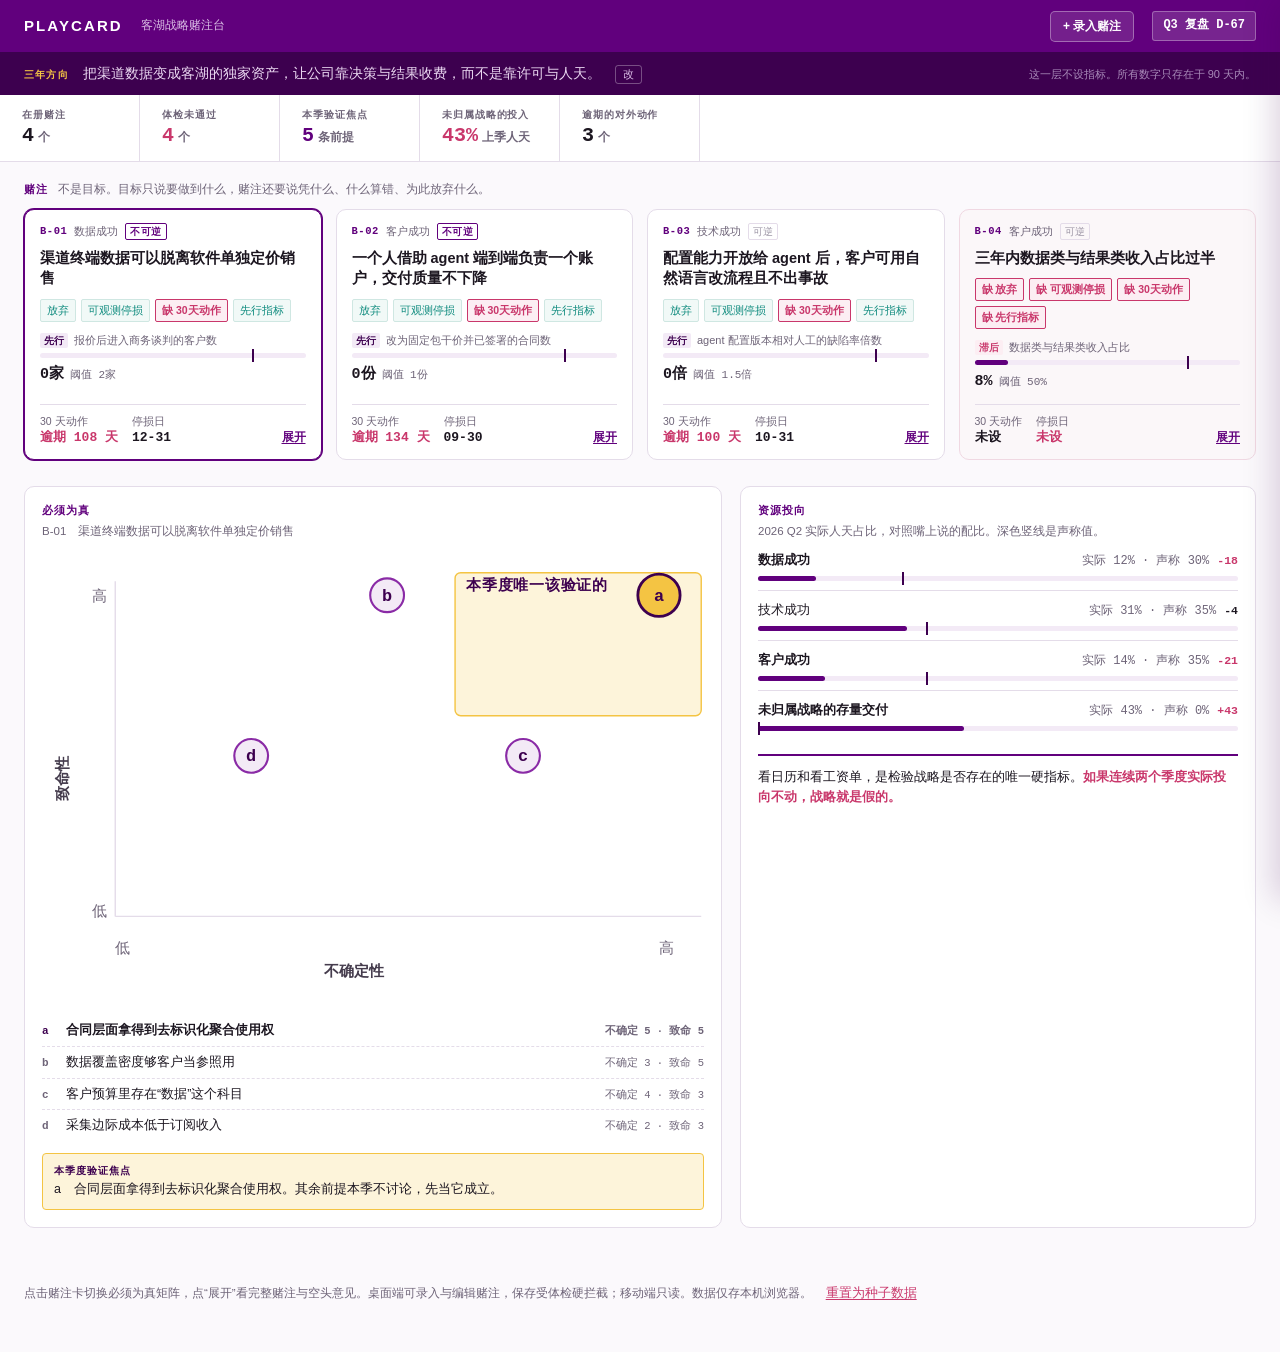
==== index.html @ e642134c "feat: PlayCARD 客湖战略赌注台 v2 网站应用 - 赌注台：三引擎赌注卡 + 体检四项 chip（未通过亮红）+ 判据读数 + 停损/30天动作倒计时 - 必须为真矩阵：不确定性 x 致" ====
<!DOCTYPE html>
<html lang="zh-CN">
<head>
<meta charset="utf-8">
<meta name="viewport" content="width=device-width, initial-scale=1">
<meta name="description" content="PlayCARD 客湖战略赌注台：逼迫诚实的战略工作台。赌注、体检、必须为真矩阵、资源投向对照。">
<title>PlayCARD 客湖战略赌注台</title>
<link rel="stylesheet" href="css/style.css">
</head>
<body>

<header class="topbar">
  <span class="mark">PlayCARD</span>
  <span class="sub">客湖战略赌注台</span>
  <span class="sp"></span>
  <button class="btn ghost onlydesktop" id="add-bet">+ 录入赌注</button>
  <span class="cd" id="cd"></span>
</header>

<div class="northstar">
  <b>三年方向</b>
  <span id="ns-text">这一层不设指标。所有数字只存在于 90 天内。</span>
  <button class="ns-edit onlydesktop" id="ns-edit" aria-label="编辑三年方向">改</button>
  <small>这一层不设指标。所有数字只存在于 90 天内。</small>
</div>

<div class="strip" id="strip"></div>

<main>
  <div class="secttl"><h2>赌注</h2><p>不是目标。目标只说要做到什么，赌注还要说凭什么、什么算错、为此放弃什么。</p></div>
  <div class="bets" id="bets"></div>

  <div class="panels">
    <section class="panel">
      <h3>必须为真</h3>
      <p class="lede" id="mxlede"></p>
      <svg class="mx" id="mx" viewBox="0 0 470 320" role="img" aria-label="必须为真条件按不确定性与致命性分布"></svg>
      <ul class="mxlegend" id="mxlegend"></ul>
      <div class="focusline" id="focusline"></div>
    </section>

    <section class="panel">
      <div class="phead">
        <div>
          <h3>资源投向</h3>
          <p class="lede" id="alloclede">上季度实际人天占比，对照嘴上说的配比。深色竖线是声称值。</p>
        </div>
        <button class="btn ghost onlydesktop" id="edit-alloc">编辑配比</button>
      </div>
      <ul class="alloc" id="alloc"></ul>
      <p class="verdictline">看日历和看工资单，是检验战略是否存在的唯一硬指标。<b>如果连续两个季度实际投向不动，战略就是假的。</b></p>
    </section>
  </div>
</main>

<p class="foot">点击赌注卡切换必须为真矩阵，点“展开”看完整赌注与空头意见。桌面端可录入与编辑赌注，保存受体检硬拦截；移动端只读。数据仅存本机浏览器。<button class="reset onlydesktop" id="reset-seed">重置为种子数据</button></p>

<div class="scrim" id="scrim"></div>
<aside class="drawer" id="drawer" aria-hidden="true">
  <div class="dhead">
    <button class="dclose" id="dclose" aria-label="关闭">×</button>
    <span class="code" id="d-code"></span>
    <h2 id="d-claim"></h2>
  </div>
  <div class="dbody" id="d-body"></div>
</aside>

<!-- 编辑器 modal -->
<div class="modal" id="modal" hidden>
  <div class="modal-card" role="dialog" aria-modal="true" aria-labelledby="me-title">
    <div class="modal-head">
      <h2 id="me-title">录入赌注</h2>
      <button class="dclose" id="me-close" aria-label="关闭">×</button>
    </div>
    <div class="modal-body" id="me-body"></div>
  </div>
</div>

<script src="js/data.js"></script>
<script src="js/app.js"></script>
<script src="js/editor.js"></script>
</body>
</html>
---- css/style.css ----
/* ============================================================
   PlayCARD v2 · 客湖战略赌注台
   设计系统见开发指引 v2 第 8 节。金色只属于"本季度验证焦点"。
   ============================================================ */
:root{
  --kehu-purple:#61007D; --kehu-purple-deep:#3D004F; --kehu-purple-mid:#8A2BA6;
  --kehu-purple-tint:#F3EAF6; --kehu-gold:#F4C443; --kehu-gold-tint:#FDF4DA;
  --ink:#1C1620; --ink-soft:#453C4D; --muted:#6E6478;
  --line:#E4DCE9; --paper:#FBF9FC; --surface:#FFFFFF;
  --alert:#C9376B; --warn:#E07A3C; --ok:#0F8B7E; --dim:#9A93A3;
  --font-ui:"Segoe UI","Microsoft YaHei","微软雅黑",sans-serif;
  --font-data:"Consolas","SFMono-Regular","Menlo",monospace;
  --r:10px;
}
*{box-sizing:border-box}
html,body{margin:0;padding:0}
body{font-family:var(--font-ui);background:var(--paper);color:var(--ink);font-size:13px;line-height:1.6;-webkit-font-smoothing:antialiased}
button{font-family:inherit;cursor:pointer;border:none;background:none;color:inherit}
:focus-visible{outline:2px solid var(--kehu-purple-mid);outline-offset:2px}
[hidden]{display:none!important}

/* ---------- 顶栏 ---------- */
.topbar{background:var(--kehu-purple);color:#fff;padding:0 24px;height:52px;display:flex;align-items:center;gap:18px;position:sticky;top:0;z-index:40}
.mark{font-size:15px;font-weight:700;letter-spacing:.14em;text-transform:uppercase}
.sub{font-size:12px;color:#D9BCE4}
.topbar .sp{flex:1}
.cd{font-family:var(--font-data);font-size:12px;font-weight:600;background:rgba(255,255,255,.14);border:1px solid rgba(255,255,255,.3);padding:4px 10px;border-radius:3px;white-space:nowrap}

/* 按钮 */
.btn{display:inline-flex;align-items:center;gap:5px;background:var(--kehu-purple-mid);color:#fff;font-size:12px;font-weight:600;padding:6px 12px;border-radius:5px;transition:background .15s}
.btn:hover{background:var(--kehu-purple)}
.btn.ghost{background:rgba(255,255,255,.12);border:1px solid rgba(255,255,255,.34);color:#fff}
.btn.ghost:hover{background:rgba(255,255,255,.22)}
.btn.ghost.purple{background:var(--kehu-purple-tint);border:1px solid var(--kehu-purple-mid);color:var(--kehu-purple-deep)}
.btn.ghost.purple:hover{background:#EADFF1}
.btn.danger{background:#fff;border:1px solid var(--alert);color:var(--alert)}
.btn.danger:hover{background:#FCEEF3}
.btn.small{padding:3px 9px;font-size:11px;border-radius:4px}

/* ---------- 三年方向 ---------- */
.northstar{background:var(--kehu-purple-deep);color:#EBD8F2;padding:11px 24px;display:flex;align-items:baseline;gap:14px}
.northstar b{font-size:10px;letter-spacing:.12em;text-transform:uppercase;color:var(--kehu-gold);flex:none}
.northstar span{font-size:14px;line-height:1.5}
.northstar small{font-size:11px;color:#A889B8;flex:none;margin-left:auto;white-space:nowrap}
.ns-edit{flex:none;font-size:11px;color:#D9BCE4;border:1px solid rgba(255,255,255,.3);padding:1px 7px;border-radius:3px}
.ns-edit:hover{background:rgba(255,255,255,.14);color:#fff}

/* ---------- 统计条 ---------- */
.strip{display:flex;background:var(--surface);border-bottom:1px solid var(--line);overflow-x:auto}
.stat{padding:12px 22px;border-right:1px solid var(--line);min-width:140px;flex:none}
.stat .k{font-size:10px;letter-spacing:.09em;text-transform:uppercase;color:var(--muted);font-weight:600}
.stat .v{font-family:var(--font-data);font-size:20px;font-weight:600;line-height:1.3}
.stat .v em{font-style:normal;font-size:11.5px;color:var(--muted);margin-left:4px;font-family:var(--font-ui)}
.stat.bad .v{color:var(--alert)}
.stat.focus .v{color:var(--kehu-purple)}

main{padding:18px 24px 30px}
.secttl{display:flex;align-items:baseline;gap:10px;margin:0 0 10px}
.secttl h2{font-size:11px;letter-spacing:.1em;text-transform:uppercase;color:var(--kehu-purple);font-weight:700;margin:0}
.secttl p{margin:0;font-size:11.5px;color:var(--muted)}

/* ---------- 赌注卡 ---------- */
.bets{display:grid;grid-template-columns:repeat(auto-fit,minmax(288px,1fr));gap:14px;margin-bottom:26px}
.bet{background:var(--surface);border:1px solid var(--line);border-radius:var(--r);padding:13px 15px 12px;text-align:left;display:flex;flex-direction:column;transition:box-shadow .16s,border-color .16s}
.bet:hover{box-shadow:0 3px 14px rgba(61,0,79,.12)}
.bet.sel{border-color:var(--kehu-purple);box-shadow:0 0 0 1px var(--kehu-purple)}
.bet.dead{background:#FBF7F9;border-color:#F0D8E2}
.bhead{display:flex;align-items:center;gap:7px;margin-bottom:7px}
.code{font-family:var(--font-data);font-size:10.5px;font-weight:700;letter-spacing:.05em;color:var(--kehu-purple)}
.eng{font-size:10.5px;color:var(--muted)}
.irr{font-size:9.5px;font-weight:700;letter-spacing:.05em;border:1px solid var(--kehu-purple);color:var(--kehu-purple);padding:0 4px;border-radius:2px}
.rev{font-size:9.5px;color:var(--dim);border:1px solid var(--line);padding:0 4px;border-radius:2px}
.editbtn{margin-left:auto;font-size:10.5px;color:var(--muted);border:1px solid var(--line);padding:1px 6px;border-radius:3px;opacity:0;transition:opacity .15s}
.bet:hover .editbtn,.editbtn:focus-visible{opacity:1}
.editbtn:hover{color:var(--kehu-purple);border-color:var(--kehu-purple-mid)}
.claim{font-size:14.5px;font-weight:600;line-height:1.42;margin:0 0 10px}

.checks{display:flex;flex-wrap:wrap;gap:5px;margin-bottom:10px}
.chk{font-size:10.5px;padding:2px 6px;border-radius:2px;border:1px solid var(--line);color:var(--muted);background:#fff}
.chk.pass{border-color:#CFE7E2;color:var(--ok);background:#F1F9F7}
.chk.fail{border-color:var(--alert);color:var(--alert);background:#FCEEF3;font-weight:600}

.crit{margin-bottom:10px}
.crit .m{font-size:11px;color:var(--muted);margin-bottom:4px;display:flex;gap:6px;align-items:baseline}
.kind{font-size:9.5px;font-weight:700;padding:0 4px;border-radius:2px;flex:none}
.kind.leading{background:var(--kehu-purple-tint);color:var(--kehu-purple-deep)}
.kind.lagging{background:#FCEEF3;color:var(--alert)}
.track{position:relative;height:5px;background:var(--kehu-purple-tint);border-radius:3px}
.fill{position:absolute;left:0;top:0;bottom:0;background:var(--kehu-purple);border-radius:3px}
.mark2{position:absolute;top:-4px;bottom:-4px;width:2px;background:var(--kehu-purple-deep)}
.read{font-family:var(--font-data);font-size:15px;font-weight:600;margin-top:5px}
.read span{font-size:11px;color:var(--muted);font-weight:400;margin-left:6px}

.clocks{display:flex;gap:14px;padding-top:9px;border-top:1px solid var(--line);margin-top:auto;align-items:flex-end}
.clock{font-size:11px;line-height:1.35}
.clock b{display:block;font-family:var(--font-data);font-size:13px;font-weight:600}
.clock.over b{color:var(--alert)}
.clock em{font-style:normal;color:var(--muted);font-size:10.5px}
.more{margin-left:auto;font-size:11.5px;color:var(--kehu-purple);font-weight:600;text-decoration:underline;text-underline-offset:2px;padding:2px 0}

/* ---------- 双栏面板 ---------- */
.panels{display:grid;grid-template-columns:1.15fr .85fr;gap:18px}
.panel{background:var(--surface);border:1px solid var(--line);border-radius:var(--r);padding:15px 17px 17px}
.panel h3{font-size:11px;letter-spacing:.1em;text-transform:uppercase;color:var(--kehu-purple);font-weight:700;margin:0 0 3px}
.panel .lede{font-size:11.5px;color:var(--muted);margin:0 0 12px}
.phead{display:flex;align-items:flex-start;gap:10px}
.phead .lede{margin-bottom:0}
.phead .btn{margin-left:auto;flex:none}

.mx{width:100%;height:auto;display:block}
.mxlegend{list-style:none;margin:12px 0 0;padding:0}
.mxlegend li{display:flex;gap:8px;align-items:baseline;padding:5px 0;border-bottom:1px dashed var(--line);font-size:12.5px}
.mxlegend li:last-child{border-bottom:none}
.mxlegend .tag{font-family:var(--font-data);font-size:11px;font-weight:700;width:16px;flex:none;color:var(--muted)}
.mxlegend li.hot .tag{color:var(--kehu-purple-deep)}
.mxlegend li.hot{font-weight:600}
.mxlegend .sc{margin-left:auto;font-family:var(--font-data);font-size:10.5px;color:var(--muted);flex:none}
.focusline{margin-top:12px;background:var(--kehu-gold-tint);border:1px solid var(--kehu-gold);border-radius:4px;padding:9px 11px;font-size:12.5px;line-height:1.55}
.focusline b{display:block;font-size:10px;letter-spacing:.1em;text-transform:uppercase;color:var(--kehu-purple-deep);margin-bottom:2px}

.alloc{list-style:none;margin:0;padding:0}
.alloc li{padding:9px 0;border-bottom:1px solid var(--line)}
.alloc li:last-child{border-bottom:none}
.arow{display:flex;align-items:baseline;gap:8px;margin-bottom:5px;font-size:12.5px}
.arow .num{margin-left:auto;font-family:var(--font-data);font-size:12px;color:var(--muted)}
.arow .gap{font-family:var(--font-data);font-size:11.5px;font-weight:600;flex:none}
.alloc li.off .gap{color:var(--alert)}
.alloc li.off .arow>span:first-child{font-weight:600}
.verdictline{margin-top:14px;padding-top:12px;border-top:2px solid var(--kehu-purple);font-size:12.5px;line-height:1.55}
.verdictline b{color:var(--alert)}

/* ---------- 详情抽屉 ---------- */
.scrim{position:fixed;inset:0;background:rgba(28,22,32,.42);opacity:0;pointer-events:none;transition:opacity .2s;z-index:50}
.scrim.open{opacity:1;pointer-events:auto}
.drawer{position:fixed;top:0;right:0;bottom:0;width:min(500px,95vw);background:var(--surface);z-index:60;transform:translateX(100%);transition:transform .24s cubic-bezier(.4,0,.2,1);display:flex;flex-direction:column;box-shadow:-6px 0 30px rgba(61,0,79,.18)}
.drawer.open{transform:none}
.dhead{background:var(--kehu-purple-deep);color:#fff;padding:15px 20px;position:relative}
.dhead .code{color:var(--kehu-gold)}
.dhead h2{margin:5px 34px 0 0;font-size:18px;font-weight:600;line-height:1.4}
.dclose{position:absolute;top:10px;right:12px;color:#fff;font-size:20px;line-height:1;padding:3px 8px;border-radius:3px}
.dclose:hover{background:rgba(255,255,255,.14)}
.dbody{overflow-y:auto;padding:16px 20px 40px;flex:1}
.f{margin-bottom:15px}
.f b{display:block;font-size:10px;letter-spacing:.1em;text-transform:uppercase;color:var(--kehu-purple);margin-bottom:4px}
.f p{margin:0;font-size:13px;line-height:1.62}
.f ul{margin:0;padding-left:17px;font-size:12.5px;line-height:1.6}
.f.sacr{background:var(--kehu-purple-tint);border-radius:4px;padding:10px 12px}
.f.kill{border:1px solid var(--line);border-left:3px solid var(--alert);border-radius:4px;padding:10px 12px}
.f.probe{border:1px solid var(--line);border-left:3px solid var(--kehu-purple);border-radius:4px;padding:10px 12px}
.shortbox{border:1px solid var(--alert);background:#FDF6F9;border-radius:4px;padding:11px 13px;margin-bottom:15px}
.shortbox b{display:block;font-size:10px;letter-spacing:.1em;text-transform:uppercase;color:var(--alert);margin-bottom:4px}
.shortbox p{margin:0 0 8px;font-size:13px;line-height:1.62}
.sig{font-size:12px;padding:5px 0;border-top:1px dashed #EBCEDB;display:flex;gap:8px}
.sig time{font-family:var(--font-data);font-size:11px;color:var(--muted);flex:none}
.mbt{list-style:none;margin:0;padding:0}
.mbt li{display:flex;gap:8px;align-items:baseline;padding:6px 0;border-bottom:1px dashed var(--line);font-size:12.5px}
.mbt li:last-child{border-bottom:none}
.mbt li.hot{background:var(--kehu-gold-tint);margin:0 -6px;padding:6px;border-radius:3px;border-bottom:none;font-weight:600}
.mbt .sc{margin-left:auto;font-family:var(--font-data);font-size:10.5px;color:var(--muted);flex:none}
.tl{list-style:none;margin:0;padding:0 0 0 14px;border-left:2px solid var(--line)}
.tl li{position:relative;padding:0 0 13px 11px}
.tl li::before{content:"";position:absolute;left:-19px;top:5px;width:8px;height:8px;border-radius:50%;background:var(--kehu-purple);border:2px solid var(--surface)}
.tl time{font-family:var(--font-data);font-size:11px;color:var(--muted)}
.tl p{margin:2px 0 0;font-size:12.5px;line-height:1.55;color:var(--ink-soft)}
.stampv{font-family:var(--font-data);font-size:9.5px;font-weight:700;border:1px solid var(--line);padding:1px 5px;border-radius:2px;margin-right:6px}
.stampv.pivot{border-color:var(--warn);color:var(--warn)}
.stampv.kill{border-color:var(--alert);color:var(--alert)}

.foot{padding:14px 24px 40px;font-size:11.5px;color:var(--muted)}
.foot .reset{margin-left:8px;color:var(--alert);text-decoration:underline;text-underline-offset:2px}

/* ---------- 编辑器 modal ---------- */
.modal{position:fixed;inset:0;background:rgba(28,22,32,.5);z-index:70;display:flex;align-items:flex-start;justify-content:center;padding:4vh 16px;overflow-y:auto}
.modal-card{background:var(--surface);border-radius:12px;width:min(680px,100%);box-shadow:0 10px 40px rgba(61,0,79,.3);display:flex;flex-direction:column;max-height:92vh}
.modal-head{background:var(--kehu-purple-deep);color:#fff;padding:14px 20px;position:relative;border-radius:12px 12px 0 0}
.modal-head h2{margin:0 34px 0 0;font-size:16px;font-weight:600}
.modal-head .sub2{font-size:11.5px;color:#D9BCE4;margin-top:2px}
.modal-body{overflow-y:auto;padding:16px 20px 24px}
.editorfails{background:#FCEEF3;border:1px solid var(--alert);color:var(--alert);border-radius:6px;padding:10px 13px;margin-bottom:14px;font-size:12.5px;line-height:1.6}
.editorfails b{display:block;font-size:10px;letter-spacing:.1em;text-transform:uppercase;margin-bottom:3px}
.fieldset{margin:0 0 15px;padding:12px 14px;border:1px solid var(--line);border-radius:8px}
.fieldset>legend{font-size:10px;letter-spacing:.1em;text-transform:uppercase;color:var(--kehu-purple);font-weight:700;padding:0 5px}
.grid2{display:grid;grid-template-columns:1fr 1fr;gap:10px 14px}
.grid3{display:grid;grid-template-columns:1.2fr .6fr .6fr;gap:8px 10px}
.field{margin-bottom:10px}
.field:last-child{margin-bottom:0}
.lbl{display:flex;align-items:baseline;gap:6px;font-size:11px;font-weight:600;color:var(--ink-soft);margin-bottom:3px}
.lbl .req{color:var(--alert);font-weight:700}
.lbl .hint{font-weight:400;color:var(--muted);font-size:10.5px}
.inp,textarea.inp,select.inp{width:100%;border:1px solid var(--line);border-radius:5px;padding:6px 9px;font-size:12.5px;font-family:inherit;color:var(--ink);background:#fff}
.inp:focus{outline:none;border-color:var(--kehu-purple-mid);box-shadow:0 0 0 2px var(--kehu-purple-tint)}
textarea.inp{resize:vertical;min-height:54px;line-height:1.5}
select.inp{background:var(--surface)}
.inp[data-flag="bad"]{border-color:var(--alert);background:#FDF4F7}
.mbtrow,.sigrow{display:grid;gap:8px;margin-bottom:8px;align-items:center;border:1px dashed var(--line);border-radius:6px;padding:8px;background:#FCFAFD}
.mbtrow{grid-template-columns:44px 1fr 92px 92px 26px}
.sigrow{grid-template-columns:108px 1fr 140px 26px}
.mbtrow .inp,.sigrow .inp{font-size:12px;padding:5px 8px}
.rowdel{color:var(--dim);font-size:15px;line-height:1;padding:3px;border-radius:3px}
.rowdel:hover{color:var(--alert);background:#FCEEF3}
.addrow{font-size:11.5px;color:var(--kehu-purple);border:1px dashed var(--kehu-purple-mid);padding:4px 10px;border-radius:4px}
.addrow:hover{background:var(--kehu-purple-tint)}
.formfoot{display:flex;gap:10px;align-items:center;margin-top:4px;padding-top:14px;border-top:1px solid var(--line)}
.formfoot .btn.primary{background:var(--kehu-purple-mid);color:#fff}
.formfoot .btn.primary:hover{background:var(--kehu-purple)}
.formfoot .note{margin-left:auto;font-size:11px;color:var(--muted)}
.revrow{display:flex;align-items:center;gap:8px;font-size:12px;color:var(--ink-soft)}
.revrow input{accent-color:var(--kehu-purple-mid)}

/* ---------- 响应式 ---------- */
@media (max-width:980px){.panels{grid-template-columns:1fr}}
@media (max-width:768px){
  .onlydesktop{display:none!important}
  .mbtrow{grid-template-columns:44px 1fr 26px}
  .mbtrow .nu{display:none}
  .sigrow{grid-template-columns:1fr 26px}
  .sigrow .sm{display:none}
  .grid2,.grid3{grid-template-columns:1fr}
}
@media (max-width:640px){
  .topbar{height:auto;padding:9px 16px;flex-wrap:wrap;gap:8px}
  .topbar .sp{display:none}
  .northstar{flex-wrap:wrap;padding:10px 16px}
  .northstar small{margin-left:0;width:100%}
  main{padding:14px 16px 24px}.foot{padding:12px 16px 32px}
  .stat{min-width:118px;padding:10px 16px}
}
@media (prefers-reduced-motion:reduce){*{transition:none!important}}
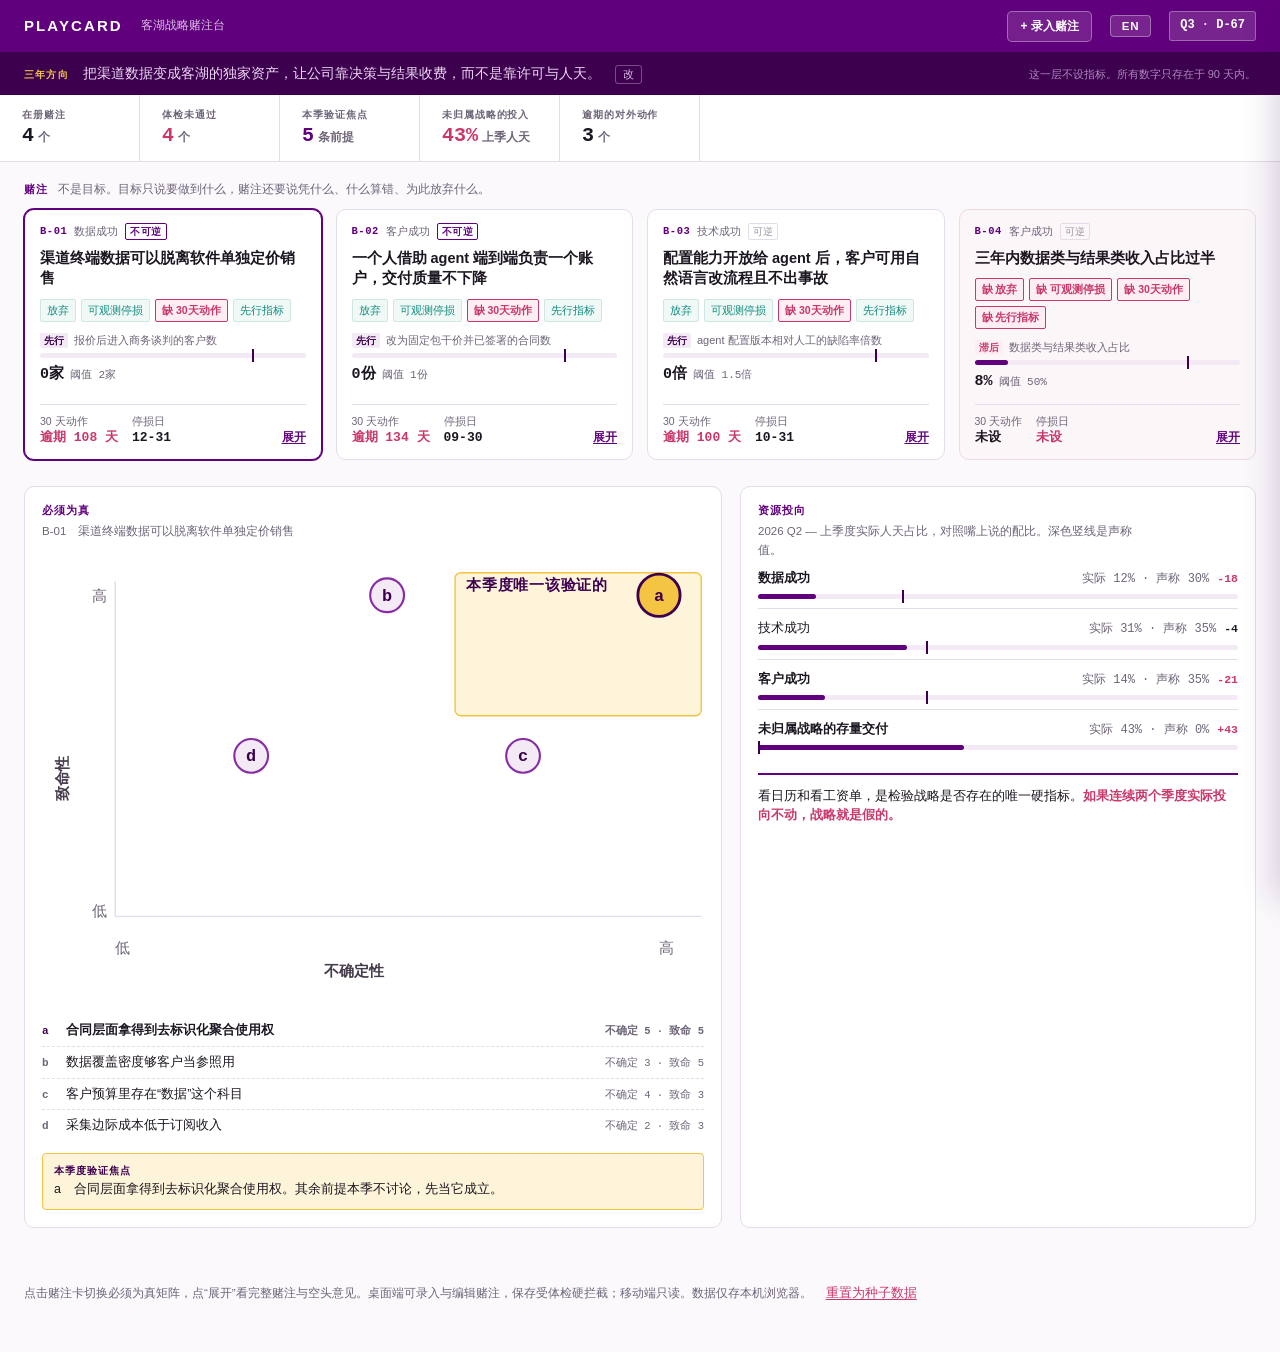
==== commit 3e9d382c: "feat: 中英双语 + AI 一键翻译 - js/i18n.js：全站 UI 文案中英词典（80+ 条），语言切换持久化，数据字段 {zh,en} 双语结构 + 旧字符串数据自动迁移 - 数据/渲染" ====
--- a/index.html
+++ b/index.html
@@ -14,6 +14,7 @@
   <span class="sub">客湖战略赌注台</span>
   <span class="sp"></span>
   <button class="btn ghost onlydesktop" id="add-bet">+ 录入赌注</button>
+  <button class="btn langbtn" id="lang-btn" aria-label="Switch language">EN</button>
   <span class="cd" id="cd"></span>
 </header>
 
@@ -76,6 +77,7 @@
   </div>
 </div>
 
+<script src="js/i18n.js"></script>
 <script src="js/data.js"></script>
 <script src="js/app.js"></script>
 <script src="js/editor.js"></script>
--- a/css/style.css
+++ b/css/style.css
@@ -33,6 +33,10 @@
 .btn.ghost:hover{background:rgba(255,255,255,.22)}
 .btn.ghost.purple{background:var(--kehu-purple-tint);border:1px solid var(--kehu-purple-mid);color:var(--kehu-purple-deep)}
 .btn.ghost.purple:hover{background:#EADFF1}
+.langbtn{flex:none;background:rgba(255,255,255,.14);border:1px solid rgba(255,255,255,.34);color:#fff;font-size:11.5px;font-weight:700;letter-spacing:.06em;padding:4px 11px;border-radius:4px}
+.langbtn:hover{background:rgba(255,255,255,.24)}
+.editorok{background:#F1F9F7;border:1px solid #CFE7E2;color:var(--ok);border-radius:6px;padding:9px 13px;margin-bottom:14px;font-size:12.5px;line-height:1.6}
+.editorok.err{background:#FCEEF3;border-color:var(--alert);color:var(--alert)}
 .btn.danger{background:#fff;border:1px solid var(--alert);color:var(--alert)}
 .btn.danger:hover{background:#FCEEF3}
 .btn.small{padding:3px 9px;font-size:11px;border-radius:4px}
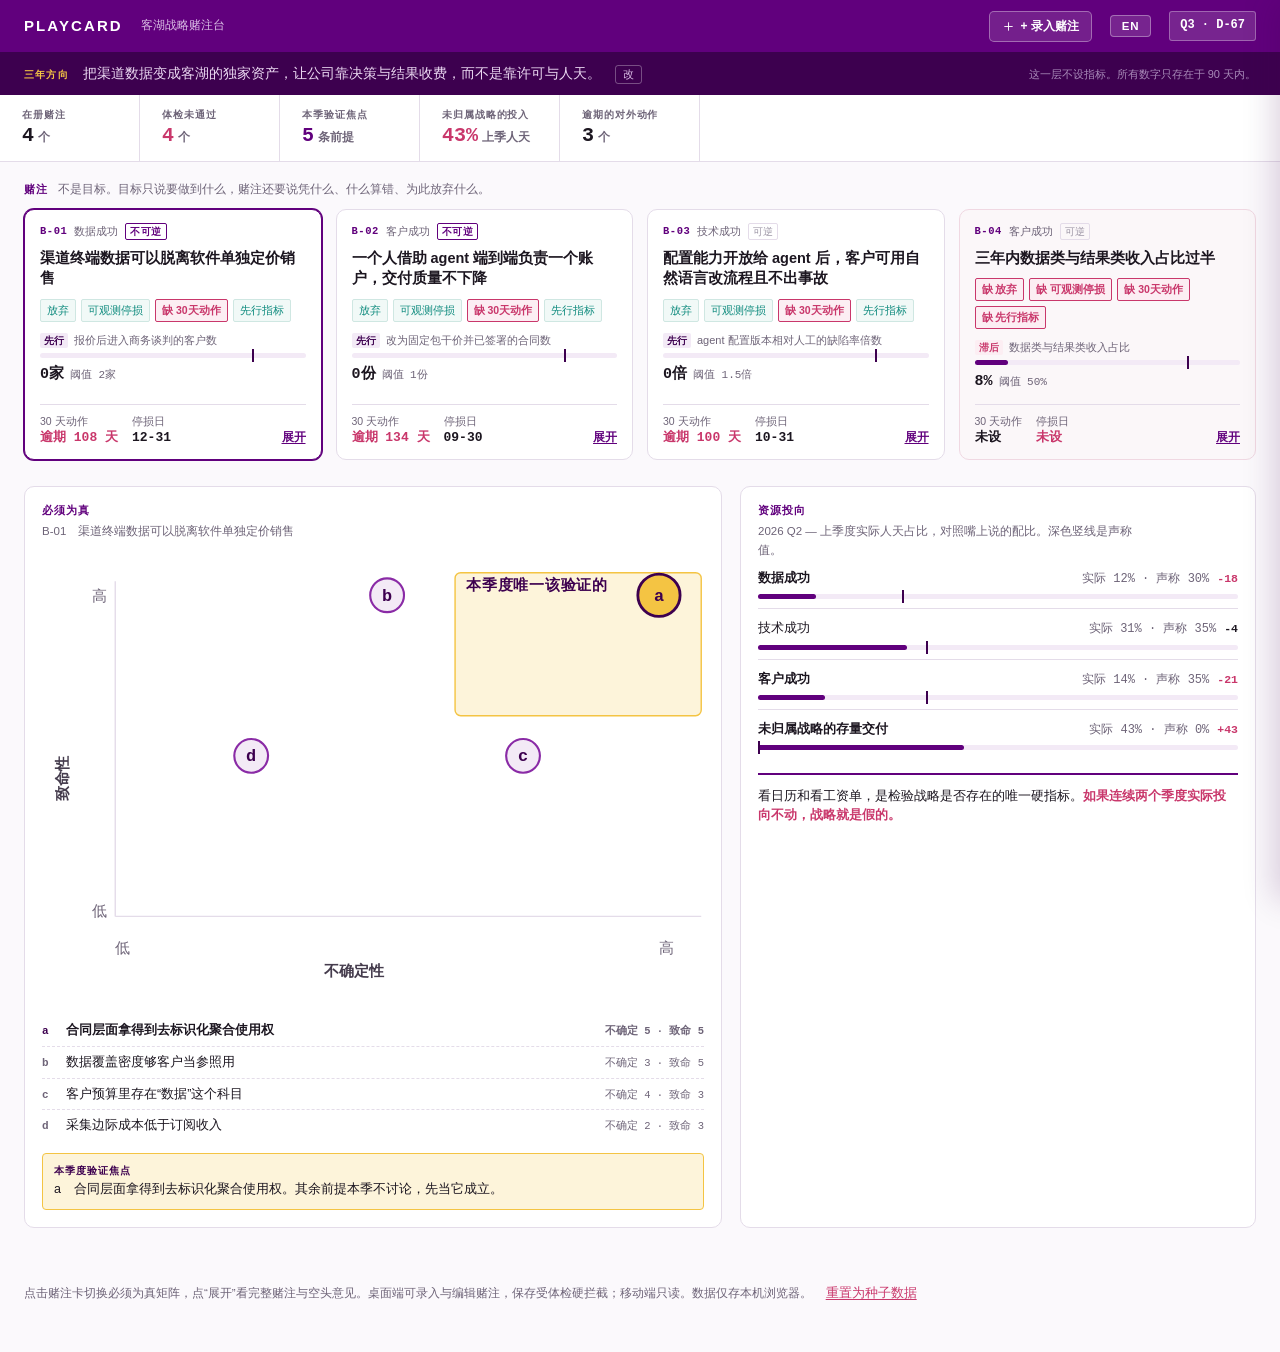
==== commit 95451454: "feat: 保存时自动生成另一语言 + 苹果风图标 - 保存流程自动翻译：录中文保存即自动生成英文版，录英文同理生成中文（/api/translate，成功 toast『已保存（中英双语）』，失败仍保" ====
--- a/index.html
+++ b/index.html
@@ -13,7 +13,7 @@
   <span class="mark">PlayCARD</span>
   <span class="sub">客湖战略赌注台</span>
   <span class="sp"></span>
-  <button class="btn ghost onlydesktop" id="add-bet">+ 录入赌注</button>
+  <button class="btn ghost onlydesktop" id="add-bet"></button>
   <button class="btn langbtn" id="lang-btn" aria-label="Switch language">EN</button>
   <span class="cd" id="cd"></span>
 </header>
@@ -57,9 +57,10 @@
 <p class="foot">点击赌注卡切换必须为真矩阵，点“展开”看完整赌注与空头意见。桌面端可录入与编辑赌注，保存受体检硬拦截；移动端只读。数据仅存本机浏览器。<button class="reset onlydesktop" id="reset-seed">重置为种子数据</button></p>
 
 <div class="scrim" id="scrim"></div>
+<div class="toast" id="toast" hidden></div>
 <aside class="drawer" id="drawer" aria-hidden="true">
   <div class="dhead">
-    <button class="dclose" id="dclose" aria-label="关闭">×</button>
+    <button class="dclose" id="dclose" aria-label="关闭"><svg class="ic" width="16" height="16" viewBox="0 0 24 24" fill="none" stroke="currentColor" stroke-width="1.8" stroke-linecap="round" stroke-linejoin="round" aria-hidden="true"><path d="M6 6l12 12M18 6 6 18"/></svg></button>
     <span class="code" id="d-code"></span>
     <h2 id="d-claim"></h2>
   </div>
@@ -71,13 +72,14 @@
   <div class="modal-card" role="dialog" aria-modal="true" aria-labelledby="me-title">
     <div class="modal-head">
       <h2 id="me-title">录入赌注</h2>
-      <button class="dclose" id="me-close" aria-label="关闭">×</button>
+      <button class="dclose" id="me-close" aria-label="关闭"><svg class="ic" width="16" height="16" viewBox="0 0 24 24" fill="none" stroke="currentColor" stroke-width="1.8" stroke-linecap="round" stroke-linejoin="round" aria-hidden="true"><path d="M6 6l12 12M18 6 6 18"/></svg></button>
     </div>
     <div class="modal-body" id="me-body"></div>
   </div>
 </div>
 
 <script src="js/i18n.js"></script>
+<script src="js/en_seed.js"></script>
 <script src="js/data.js"></script>
 <script src="js/app.js"></script>
 <script src="js/editor.js"></script>
--- a/css/style.css
+++ b/css/style.css
@@ -37,6 +37,13 @@
 .langbtn:hover{background:rgba(255,255,255,.24)}
 .editorok{background:#F1F9F7;border:1px solid #CFE7E2;color:var(--ok);border-radius:6px;padding:9px 13px;margin-bottom:14px;font-size:12.5px;line-height:1.6}
 .editorok.err{background:#FCEEF3;border-color:var(--alert);color:var(--alert)}
+.hintbar{background:var(--kehu-purple-tint);border:1px solid var(--line);border-radius:6px;padding:8px 12px;margin-bottom:14px;font-size:12px;color:var(--ink-soft)}
+.hintbar .ic,.btn .ic,.addrow .ic,.rowdel .ic{vertical-align:-2px}
+.rowdel .ic{vertical-align:-1px}
+
+/* 全局轻提示 */
+.toast{position:fixed;left:50%;bottom:26px;transform:translateX(-50%);z-index:120;background:var(--kehu-purple-deep);color:#fff;font-size:12.5px;padding:9px 18px;border-radius:8px;box-shadow:0 6px 24px rgba(61,0,79,.28);max-width:88vw}
+.toast.err{background:var(--alert)}
 .btn.danger{background:#fff;border:1px solid var(--alert);color:var(--alert)}
 .btn.danger:hover{background:#FCEEF3}
 .btn.small{padding:3px 9px;font-size:11px;border-radius:4px}
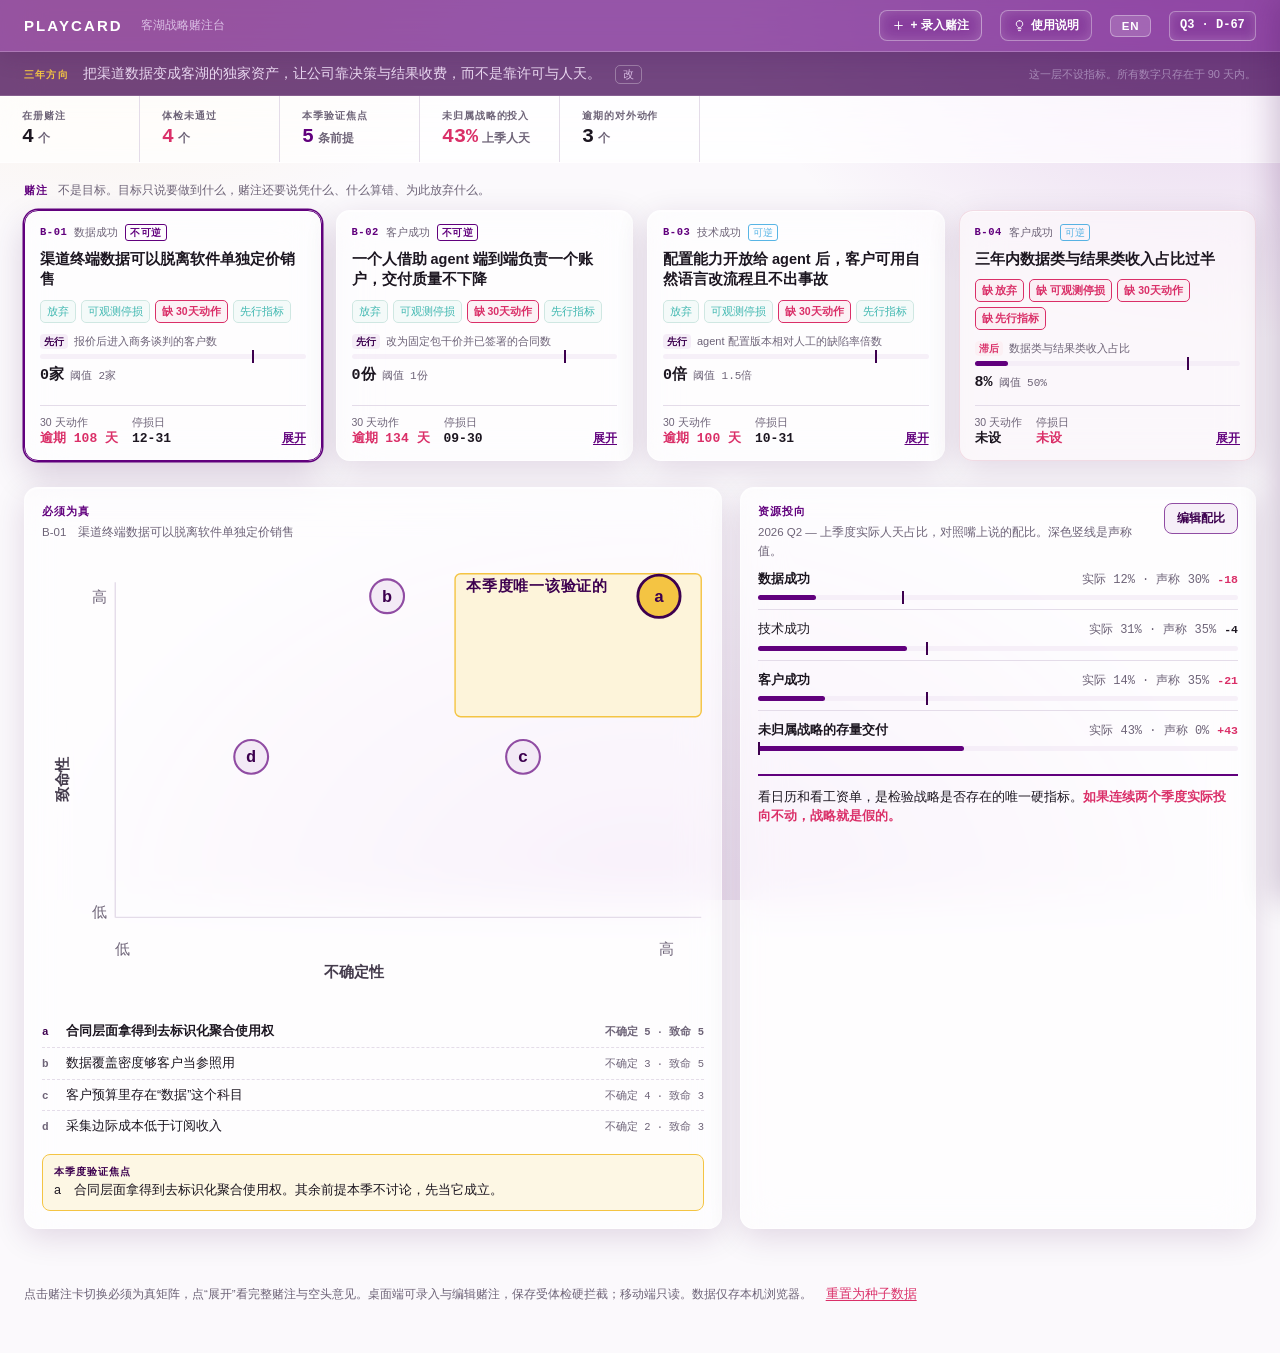
==== commit 1899ea79: "style: 客湖毛玻璃视觉重制 + 苹果风英文字体 + 使用说明 顶栏/卡片/面板/抽屉/弹窗改为半透明 backdrop-filter 玻璃质感，配色对齐品牌色板； 英文字体切换为 -apple-" ====
--- a/index.html
+++ b/index.html
@@ -14,6 +14,7 @@
   <span class="sub">客湖战略赌注台</span>
   <span class="sp"></span>
   <button class="btn ghost onlydesktop" id="add-bet"></button>
+  <button class="btn ghost" id="help-btn"></button>
   <button class="btn langbtn" id="lang-btn" aria-label="Switch language">EN</button>
   <span class="cd" id="cd"></span>
 </header>
@@ -46,7 +47,7 @@
           <h3>资源投向</h3>
           <p class="lede" id="alloclede">上季度实际人天占比，对照嘴上说的配比。深色竖线是声称值。</p>
         </div>
-        <button class="btn ghost onlydesktop" id="edit-alloc">编辑配比</button>
+        <button class="btn ghost purple onlydesktop" id="edit-alloc">编辑配比</button>
       </div>
       <ul class="alloc" id="alloc"></ul>
       <p class="verdictline">看日历和看工资单，是检验战略是否存在的唯一硬指标。<b>如果连续两个季度实际投向不动，战略就是假的。</b></p>
@@ -78,6 +79,17 @@
   </div>
 </div>
 
+<!-- 使用说明 modal -->
+<div class="modal" id="help-modal" hidden>
+  <div class="modal-card help-card" role="dialog" aria-modal="true" aria-labelledby="help-title">
+    <div class="modal-head">
+      <h2 id="help-title"></h2>
+      <button class="dclose" id="help-close" aria-label="关闭"><svg class="ic" width="16" height="16" viewBox="0 0 24 24" fill="none" stroke="currentColor" stroke-width="1.8" stroke-linecap="round" stroke-linejoin="round" aria-hidden="true"><path d="M6 6l12 12M18 6 6 18"/></svg></button>
+    </div>
+    <div class="modal-body" id="help-body"></div>
+  </div>
+</div>
+
 <script src="js/i18n.js"></script>
 <script src="js/en_seed.js"></script>
 <script src="js/data.js"></script>
--- a/css/style.css
+++ b/css/style.css
@@ -1,63 +1,88 @@
 /* ============================================================
    PlayCARD v2 · 客湖战略赌注台
    设计系统见开发指引 v2 第 8 节。金色只属于"本季度验证焦点"。
+   毛玻璃视觉层：半透明 + backdrop-filter，配色与信息层级保持不变。
    ============================================================ */
 :root{
-  --kehu-purple:#61007D; --kehu-purple-deep:#3D004F; --kehu-purple-mid:#8A2BA6;
+  --kehu-purple:#61007D; --kehu-purple-deep:#3D004F; --kehu-purple-mid:#904CA3;
   --kehu-purple-tint:#F3EAF6; --kehu-gold:#F4C443; --kehu-gold-tint:#FDF4DA;
   --ink:#1C1620; --ink-soft:#453C4D; --muted:#6E6478;
   --line:#E4DCE9; --paper:#FBF9FC; --surface:#FFFFFF;
-  --alert:#C9376B; --warn:#E07A3C; --ok:#0F8B7E; --dim:#9A93A3;
-  --font-ui:"Segoe UI","Microsoft YaHei","微软雅黑",sans-serif;
-  --font-data:"Consolas","SFMono-Regular","Menlo",monospace;
-  --r:10px;
+  --alert:#DA2F68; --warn:#F19319; --ok:#41B8B1; --info:#219CDC; --dim:#9A93A3;
+  --font-ui:-apple-system,BlinkMacSystemFont,"SF Pro Display","SF Pro Text","PingFang SC","Helvetica Neue","Microsoft YaHei","微软雅黑",sans-serif;
+  --font-data:"SF Mono","Consolas","SFMono-Regular","Menlo",monospace;
+  --r:14px;
+  /* 玻璃层 */
+  --glass-blur:20px;
+  --glass-surface:rgba(255,255,255,.58);
+  --glass-surface-strong:rgba(255,255,255,.72);
+  --glass-border:rgba(255,255,255,.55);
+  --glass-shadow:0 8px 32px rgba(61,0,79,.14),0 1px 0 rgba(255,255,255,.6) inset;
+  --glass-purple:rgba(97,0,125,.66);
+  --glass-purple-deep:rgba(61,0,79,.72);
+  --glass-tint:rgba(243,234,246,.62);
+  --glass-gold-tint:rgba(253,244,218,.72);
 }
 *{box-sizing:border-box}
 html,body{margin:0;padding:0}
-body{font-family:var(--font-ui);background:var(--paper);color:var(--ink);font-size:13px;line-height:1.6;-webkit-font-smoothing:antialiased}
+body{
+  font-family:var(--font-ui);color:var(--ink);font-size:13px;line-height:1.6;-webkit-font-smoothing:antialiased;
+  background:
+    radial-gradient(720px 480px at 8% -6%, rgba(244,196,67,.16), transparent 60%),
+    radial-gradient(900px 620px at 96% 0%, rgba(138,43,166,.20), transparent 55%),
+    radial-gradient(1000px 700px at 50% 100%, rgba(97,0,125,.10), transparent 60%),
+    var(--paper);
+  background-attachment:fixed;
+  min-height:100vh;
+}
 button{font-family:inherit;cursor:pointer;border:none;background:none;color:inherit}
 :focus-visible{outline:2px solid var(--kehu-purple-mid);outline-offset:2px}
 [hidden]{display:none!important}
 
 /* ---------- 顶栏 ---------- */
-.topbar{background:var(--kehu-purple);color:#fff;padding:0 24px;height:52px;display:flex;align-items:center;gap:18px;position:sticky;top:0;z-index:40}
+.topbar{
+  background:var(--glass-purple);color:#fff;padding:0 24px;height:52px;display:flex;align-items:center;gap:18px;
+  position:sticky;top:0;z-index:40;backdrop-filter:blur(var(--glass-blur)) saturate(160%);-webkit-backdrop-filter:blur(var(--glass-blur)) saturate(160%);
+  border-bottom:1px solid rgba(255,255,255,.22);box-shadow:0 4px 24px rgba(61,0,79,.16);
+}
 .mark{font-size:15px;font-weight:700;letter-spacing:.14em;text-transform:uppercase}
 .sub{font-size:12px;color:#D9BCE4}
 .topbar .sp{flex:1}
-.cd{font-family:var(--font-data);font-size:12px;font-weight:600;background:rgba(255,255,255,.14);border:1px solid rgba(255,255,255,.3);padding:4px 10px;border-radius:3px;white-space:nowrap}
+.cd{font-family:var(--font-data);font-size:12px;font-weight:600;background:rgba(255,255,255,.16);border:1px solid rgba(255,255,255,.32);padding:4px 10px;border-radius:6px;white-space:nowrap;backdrop-filter:blur(6px);-webkit-backdrop-filter:blur(6px)}
 
 /* 按钮 */
-.btn{display:inline-flex;align-items:center;gap:5px;background:var(--kehu-purple-mid);color:#fff;font-size:12px;font-weight:600;padding:6px 12px;border-radius:5px;transition:background .15s}
+.btn{display:inline-flex;align-items:center;gap:5px;background:var(--kehu-purple-mid);color:#fff;font-size:12px;font-weight:600;padding:6px 12px;border-radius:8px;transition:background .15s,transform .15s}
 .btn:hover{background:var(--kehu-purple)}
-.btn.ghost{background:rgba(255,255,255,.12);border:1px solid rgba(255,255,255,.34);color:#fff}
-.btn.ghost:hover{background:rgba(255,255,255,.22)}
-.btn.ghost.purple{background:var(--kehu-purple-tint);border:1px solid var(--kehu-purple-mid);color:var(--kehu-purple-deep)}
-.btn.ghost.purple:hover{background:#EADFF1}
-.langbtn{flex:none;background:rgba(255,255,255,.14);border:1px solid rgba(255,255,255,.34);color:#fff;font-size:11.5px;font-weight:700;letter-spacing:.06em;padding:4px 11px;border-radius:4px}
-.langbtn:hover{background:rgba(255,255,255,.24)}
-.editorok{background:#F1F9F7;border:1px solid #CFE7E2;color:var(--ok);border-radius:6px;padding:9px 13px;margin-bottom:14px;font-size:12.5px;line-height:1.6}
-.editorok.err{background:#FCEEF3;border-color:var(--alert);color:var(--alert)}
-.hintbar{background:var(--kehu-purple-tint);border:1px solid var(--line);border-radius:6px;padding:8px 12px;margin-bottom:14px;font-size:12px;color:var(--ink-soft)}
+.btn:active{transform:scale(.97)}
+.btn.ghost{background:rgba(255,255,255,.14);border:1px solid rgba(255,255,255,.34);color:#fff;backdrop-filter:blur(8px);-webkit-backdrop-filter:blur(8px)}
+.btn.ghost:hover{background:rgba(255,255,255,.24)}
+.btn.ghost.purple{background:rgba(243,234,246,.75);border:1px solid var(--kehu-purple-mid);color:var(--kehu-purple-deep)}
+.btn.ghost.purple:hover{background:rgba(234,223,241,.9)}
+.langbtn{flex:none;background:rgba(255,255,255,.16);border:1px solid rgba(255,255,255,.34);color:#fff;font-size:11.5px;font-weight:700;letter-spacing:.06em;padding:4px 11px;border-radius:6px}
+.langbtn:hover{background:rgba(255,255,255,.26)}
+.editorok{background:rgba(241,249,247,.75);backdrop-filter:blur(10px);-webkit-backdrop-filter:blur(10px);border:1px solid #CFE7E2;color:var(--ok);border-radius:10px;padding:9px 13px;margin-bottom:14px;font-size:12.5px;line-height:1.6}
+.editorok.err{background:rgba(252,238,243,.8);border-color:var(--alert);color:var(--alert)}
+.hintbar{background:var(--glass-tint);backdrop-filter:blur(10px);-webkit-backdrop-filter:blur(10px);border:1px solid var(--line);border-radius:10px;padding:8px 12px;margin-bottom:14px;font-size:12px;color:var(--ink-soft)}
 .hintbar .ic,.btn .ic,.addrow .ic,.rowdel .ic{vertical-align:-2px}
 .rowdel .ic{vertical-align:-1px}
 
 /* 全局轻提示 */
-.toast{position:fixed;left:50%;bottom:26px;transform:translateX(-50%);z-index:120;background:var(--kehu-purple-deep);color:#fff;font-size:12.5px;padding:9px 18px;border-radius:8px;box-shadow:0 6px 24px rgba(61,0,79,.28);max-width:88vw}
-.toast.err{background:var(--alert)}
-.btn.danger{background:#fff;border:1px solid var(--alert);color:var(--alert)}
-.btn.danger:hover{background:#FCEEF3}
-.btn.small{padding:3px 9px;font-size:11px;border-radius:4px}
+.toast{position:fixed;left:50%;bottom:26px;transform:translateX(-50%);z-index:120;background:rgba(61,0,79,.82);backdrop-filter:blur(16px) saturate(160%);-webkit-backdrop-filter:blur(16px) saturate(160%);color:#fff;font-size:12.5px;padding:9px 18px;border-radius:10px;box-shadow:0 6px 24px rgba(61,0,79,.28);max-width:88vw;border:1px solid rgba(255,255,255,.18)}
+.toast.err{background:rgba(218,47,104,.88)}
+.btn.danger{background:rgba(255,255,255,.7);border:1px solid var(--alert);color:var(--alert)}
+.btn.danger:hover{background:rgba(252,238,243,.9)}
+.btn.small{padding:3px 9px;font-size:11px;border-radius:6px}
 
 /* ---------- 三年方向 ---------- */
-.northstar{background:var(--kehu-purple-deep);color:#EBD8F2;padding:11px 24px;display:flex;align-items:baseline;gap:14px}
+.northstar{background:var(--glass-purple-deep);color:#EBD8F2;padding:11px 24px;display:flex;align-items:baseline;gap:14px;backdrop-filter:blur(var(--glass-blur)) saturate(150%);-webkit-backdrop-filter:blur(var(--glass-blur)) saturate(150%);border-bottom:1px solid rgba(255,255,255,.14)}
 .northstar b{font-size:10px;letter-spacing:.12em;text-transform:uppercase;color:var(--kehu-gold);flex:none}
 .northstar span{font-size:14px;line-height:1.5}
 .northstar small{font-size:11px;color:#A889B8;flex:none;margin-left:auto;white-space:nowrap}
-.ns-edit{flex:none;font-size:11px;color:#D9BCE4;border:1px solid rgba(255,255,255,.3);padding:1px 7px;border-radius:3px}
+.ns-edit{flex:none;font-size:11px;color:#D9BCE4;border:1px solid rgba(255,255,255,.3);padding:1px 7px;border-radius:5px}
 .ns-edit:hover{background:rgba(255,255,255,.14);color:#fff}
 
 /* ---------- 统计条 ---------- */
-.strip{display:flex;background:var(--surface);border-bottom:1px solid var(--line);overflow-x:auto}
+.strip{display:flex;background:var(--glass-surface-strong);backdrop-filter:blur(var(--glass-blur)) saturate(150%);-webkit-backdrop-filter:blur(var(--glass-blur)) saturate(150%);border-bottom:1px solid rgba(255,255,255,.5);overflow-x:auto;box-shadow:0 1px 0 rgba(255,255,255,.5) inset}
 .stat{padding:12px 22px;border-right:1px solid var(--line);min-width:140px;flex:none}
 .stat .k{font-size:10px;letter-spacing:.09em;text-transform:uppercase;color:var(--muted);font-weight:600}
 .stat .v{font-family:var(--font-data);font-size:20px;font-weight:600;line-height:1.3}
@@ -72,31 +97,35 @@
 
 /* ---------- 赌注卡 ---------- */
 .bets{display:grid;grid-template-columns:repeat(auto-fit,minmax(288px,1fr));gap:14px;margin-bottom:26px}
-.bet{background:var(--surface);border:1px solid var(--line);border-radius:var(--r);padding:13px 15px 12px;text-align:left;display:flex;flex-direction:column;transition:box-shadow .16s,border-color .16s}
-.bet:hover{box-shadow:0 3px 14px rgba(61,0,79,.12)}
-.bet.sel{border-color:var(--kehu-purple);box-shadow:0 0 0 1px var(--kehu-purple)}
-.bet.dead{background:#FBF7F9;border-color:#F0D8E2}
+.bet{
+  background:var(--glass-surface);backdrop-filter:blur(var(--glass-blur)) saturate(150%);-webkit-backdrop-filter:blur(var(--glass-blur)) saturate(150%);
+  border:1px solid var(--glass-border);border-radius:var(--r);padding:13px 15px 12px;text-align:left;display:flex;flex-direction:column;
+  box-shadow:var(--glass-shadow);transition:box-shadow .18s,border-color .18s,transform .18s;
+}
+.bet:hover{box-shadow:0 14px 34px rgba(61,0,79,.18),0 1px 0 rgba(255,255,255,.6) inset;transform:translateY(-1px)}
+.bet.sel{border-color:var(--kehu-purple);box-shadow:0 0 0 1.5px var(--kehu-purple),0 14px 34px rgba(61,0,79,.18)}
+.bet.dead{background:rgba(251,247,249,.7);border-color:rgba(240,216,226,.9)}
 .bhead{display:flex;align-items:center;gap:7px;margin-bottom:7px}
 .code{font-family:var(--font-data);font-size:10.5px;font-weight:700;letter-spacing:.05em;color:var(--kehu-purple)}
 .eng{font-size:10.5px;color:var(--muted)}
-.irr{font-size:9.5px;font-weight:700;letter-spacing:.05em;border:1px solid var(--kehu-purple);color:var(--kehu-purple);padding:0 4px;border-radius:2px}
-.rev{font-size:9.5px;color:var(--dim);border:1px solid var(--line);padding:0 4px;border-radius:2px}
-.editbtn{margin-left:auto;font-size:10.5px;color:var(--muted);border:1px solid var(--line);padding:1px 6px;border-radius:3px;opacity:0;transition:opacity .15s}
+.irr{font-size:9.5px;font-weight:700;letter-spacing:.05em;border:1px solid var(--kehu-purple);color:var(--kehu-purple);padding:0 4px;border-radius:3px}
+.rev{font-size:9.5px;color:var(--info);border:1px solid var(--info);padding:0 4px;border-radius:3px;opacity:.75}
+.editbtn{margin-left:auto;font-size:10.5px;color:var(--muted);border:1px solid var(--line);padding:1px 6px;border-radius:5px;opacity:0;transition:opacity .15s}
 .bet:hover .editbtn,.editbtn:focus-visible{opacity:1}
 .editbtn:hover{color:var(--kehu-purple);border-color:var(--kehu-purple-mid)}
 .claim{font-size:14.5px;font-weight:600;line-height:1.42;margin:0 0 10px}
 
 .checks{display:flex;flex-wrap:wrap;gap:5px;margin-bottom:10px}
-.chk{font-size:10.5px;padding:2px 6px;border-radius:2px;border:1px solid var(--line);color:var(--muted);background:#fff}
-.chk.pass{border-color:#CFE7E2;color:var(--ok);background:#F1F9F7}
-.chk.fail{border-color:var(--alert);color:var(--alert);background:#FCEEF3;font-weight:600}
+.chk{font-size:10.5px;padding:2px 6px;border-radius:5px;border:1px solid var(--line);color:var(--muted);background:rgba(255,255,255,.6)}
+.chk.pass{border-color:#CFE7E2;color:var(--ok);background:rgba(241,249,247,.75)}
+.chk.fail{border-color:var(--alert);color:var(--alert);background:rgba(252,238,243,.8);font-weight:600}
 
 .crit{margin-bottom:10px}
 .crit .m{font-size:11px;color:var(--muted);margin-bottom:4px;display:flex;gap:6px;align-items:baseline}
-.kind{font-size:9.5px;font-weight:700;padding:0 4px;border-radius:2px;flex:none}
-.kind.leading{background:var(--kehu-purple-tint);color:var(--kehu-purple-deep)}
-.kind.lagging{background:#FCEEF3;color:var(--alert)}
-.track{position:relative;height:5px;background:var(--kehu-purple-tint);border-radius:3px}
+.kind{font-size:9.5px;font-weight:700;padding:0 4px;border-radius:4px;flex:none}
+.kind.leading{background:rgba(243,234,246,.85);color:var(--kehu-purple-deep)}
+.kind.lagging{background:rgba(252,238,243,.85);color:var(--alert)}
+.track{position:relative;height:5px;background:rgba(243,234,246,.7);border-radius:3px}
 .fill{position:absolute;left:0;top:0;bottom:0;background:var(--kehu-purple);border-radius:3px}
 .mark2{position:absolute;top:-4px;bottom:-4px;width:2px;background:var(--kehu-purple-deep)}
 .read{font-family:var(--font-data);font-size:15px;font-weight:600;margin-top:5px}
@@ -111,7 +140,10 @@
 
 /* ---------- 双栏面板 ---------- */
 .panels{display:grid;grid-template-columns:1.15fr .85fr;gap:18px}
-.panel{background:var(--surface);border:1px solid var(--line);border-radius:var(--r);padding:15px 17px 17px}
+.panel{
+  background:var(--glass-surface);backdrop-filter:blur(var(--glass-blur)) saturate(150%);-webkit-backdrop-filter:blur(var(--glass-blur)) saturate(150%);
+  border:1px solid var(--glass-border);border-radius:var(--r);padding:15px 17px 17px;box-shadow:var(--glass-shadow);
+}
 .panel h3{font-size:11px;letter-spacing:.1em;text-transform:uppercase;color:var(--kehu-purple);font-weight:700;margin:0 0 3px}
 .panel .lede{font-size:11.5px;color:var(--muted);margin:0 0 12px}
 .phead{display:flex;align-items:flex-start;gap:10px}
@@ -126,7 +158,7 @@
 .mxlegend li.hot .tag{color:var(--kehu-purple-deep)}
 .mxlegend li.hot{font-weight:600}
 .mxlegend .sc{margin-left:auto;font-family:var(--font-data);font-size:10.5px;color:var(--muted);flex:none}
-.focusline{margin-top:12px;background:var(--kehu-gold-tint);border:1px solid var(--kehu-gold);border-radius:4px;padding:9px 11px;font-size:12.5px;line-height:1.55}
+.focusline{margin-top:12px;background:var(--glass-gold-tint);backdrop-filter:blur(10px);-webkit-backdrop-filter:blur(10px);border:1px solid var(--kehu-gold);border-radius:8px;padding:9px 11px;font-size:12.5px;line-height:1.55}
 .focusline b{display:block;font-size:10px;letter-spacing:.1em;text-transform:uppercase;color:var(--kehu-purple-deep);margin-bottom:2px}
 
 .alloc{list-style:none;margin:0;padding:0}
@@ -141,24 +173,29 @@
 .verdictline b{color:var(--alert)}
 
 /* ---------- 详情抽屉 ---------- */
-.scrim{position:fixed;inset:0;background:rgba(28,22,32,.42);opacity:0;pointer-events:none;transition:opacity .2s;z-index:50}
+.scrim{position:fixed;inset:0;background:rgba(28,22,32,.32);backdrop-filter:blur(2px);-webkit-backdrop-filter:blur(2px);opacity:0;pointer-events:none;transition:opacity .2s;z-index:50}
 .scrim.open{opacity:1;pointer-events:auto}
-.drawer{position:fixed;top:0;right:0;bottom:0;width:min(500px,95vw);background:var(--surface);z-index:60;transform:translateX(100%);transition:transform .24s cubic-bezier(.4,0,.2,1);display:flex;flex-direction:column;box-shadow:-6px 0 30px rgba(61,0,79,.18)}
+.drawer{
+  position:fixed;top:0;right:0;bottom:0;width:min(500px,95vw);
+  background:var(--glass-surface-strong);backdrop-filter:blur(28px) saturate(160%);-webkit-backdrop-filter:blur(28px) saturate(160%);
+  border-left:1px solid var(--glass-border);
+  z-index:60;transform:translateX(100%);transition:transform .24s cubic-bezier(.4,0,.2,1);display:flex;flex-direction:column;box-shadow:-6px 0 30px rgba(61,0,79,.22)
+}
 .drawer.open{transform:none}
-.dhead{background:var(--kehu-purple-deep);color:#fff;padding:15px 20px;position:relative}
+.dhead{background:var(--glass-purple-deep);backdrop-filter:blur(16px);-webkit-backdrop-filter:blur(16px);color:#fff;padding:15px 20px;position:relative;border-bottom:1px solid rgba(255,255,255,.14)}
 .dhead .code{color:var(--kehu-gold)}
 .dhead h2{margin:5px 34px 0 0;font-size:18px;font-weight:600;line-height:1.4}
-.dclose{position:absolute;top:10px;right:12px;color:#fff;font-size:20px;line-height:1;padding:3px 8px;border-radius:3px}
+.dclose{position:absolute;top:10px;right:12px;color:#fff;font-size:20px;line-height:1;padding:3px 8px;border-radius:6px}
 .dclose:hover{background:rgba(255,255,255,.14)}
 .dbody{overflow-y:auto;padding:16px 20px 40px;flex:1}
 .f{margin-bottom:15px}
 .f b{display:block;font-size:10px;letter-spacing:.1em;text-transform:uppercase;color:var(--kehu-purple);margin-bottom:4px}
 .f p{margin:0;font-size:13px;line-height:1.62}
 .f ul{margin:0;padding-left:17px;font-size:12.5px;line-height:1.6}
-.f.sacr{background:var(--kehu-purple-tint);border-radius:4px;padding:10px 12px}
-.f.kill{border:1px solid var(--line);border-left:3px solid var(--alert);border-radius:4px;padding:10px 12px}
-.f.probe{border:1px solid var(--line);border-left:3px solid var(--kehu-purple);border-radius:4px;padding:10px 12px}
-.shortbox{border:1px solid var(--alert);background:#FDF6F9;border-radius:4px;padding:11px 13px;margin-bottom:15px}
+.f.sacr{background:var(--glass-tint);border-radius:8px;padding:10px 12px}
+.f.kill{border:1px solid var(--line);border-left:3px solid var(--alert);border-radius:8px;padding:10px 12px;background:rgba(255,255,255,.35)}
+.f.probe{border:1px solid var(--line);border-left:3px solid var(--kehu-purple);border-radius:8px;padding:10px 12px;background:rgba(255,255,255,.35)}
+.shortbox{border:1px solid var(--alert);background:rgba(253,246,249,.75);backdrop-filter:blur(8px);-webkit-backdrop-filter:blur(8px);border-radius:8px;padding:11px 13px;margin-bottom:15px}
 .shortbox b{display:block;font-size:10px;letter-spacing:.1em;text-transform:uppercase;color:var(--alert);margin-bottom:4px}
 .shortbox p{margin:0 0 8px;font-size:13px;line-height:1.62}
 .sig{font-size:12px;padding:5px 0;border-top:1px dashed #EBCEDB;display:flex;gap:8px}
@@ -166,30 +203,34 @@
 .mbt{list-style:none;margin:0;padding:0}
 .mbt li{display:flex;gap:8px;align-items:baseline;padding:6px 0;border-bottom:1px dashed var(--line);font-size:12.5px}
 .mbt li:last-child{border-bottom:none}
-.mbt li.hot{background:var(--kehu-gold-tint);margin:0 -6px;padding:6px;border-radius:3px;border-bottom:none;font-weight:600}
+.mbt li.hot{background:var(--glass-gold-tint);margin:0 -6px;padding:6px;border-radius:6px;border-bottom:none;font-weight:600}
 .mbt .sc{margin-left:auto;font-family:var(--font-data);font-size:10.5px;color:var(--muted);flex:none}
 .tl{list-style:none;margin:0;padding:0 0 0 14px;border-left:2px solid var(--line)}
 .tl li{position:relative;padding:0 0 13px 11px}
 .tl li::before{content:"";position:absolute;left:-19px;top:5px;width:8px;height:8px;border-radius:50%;background:var(--kehu-purple);border:2px solid var(--surface)}
 .tl time{font-family:var(--font-data);font-size:11px;color:var(--muted)}
 .tl p{margin:2px 0 0;font-size:12.5px;line-height:1.55;color:var(--ink-soft)}
-.stampv{font-family:var(--font-data);font-size:9.5px;font-weight:700;border:1px solid var(--line);padding:1px 5px;border-radius:2px;margin-right:6px}
+.stampv{font-family:var(--font-data);font-size:9.5px;font-weight:700;border:1px solid var(--line);padding:1px 5px;border-radius:4px;margin-right:6px}
 .stampv.pivot{border-color:var(--warn);color:var(--warn)}
 .stampv.kill{border-color:var(--alert);color:var(--alert)}
 
 .foot{padding:14px 24px 40px;font-size:11.5px;color:var(--muted)}
 .foot .reset{margin-left:8px;color:var(--alert);text-decoration:underline;text-underline-offset:2px}
 
-/* ---------- 编辑器 modal ---------- */
-.modal{position:fixed;inset:0;background:rgba(28,22,32,.5);z-index:70;display:flex;align-items:flex-start;justify-content:center;padding:4vh 16px;overflow-y:auto}
-.modal-card{background:var(--surface);border-radius:12px;width:min(680px,100%);box-shadow:0 10px 40px rgba(61,0,79,.3);display:flex;flex-direction:column;max-height:92vh}
-.modal-head{background:var(--kehu-purple-deep);color:#fff;padding:14px 20px;position:relative;border-radius:12px 12px 0 0}
+/* ---------- 编辑器 / 使用说明 modal ---------- */
+.modal{position:fixed;inset:0;background:rgba(28,22,32,.4);backdrop-filter:blur(4px);-webkit-backdrop-filter:blur(4px);z-index:70;display:flex;align-items:flex-start;justify-content:center;padding:4vh 16px;overflow-y:auto}
+.modal-card{
+  background:var(--glass-surface-strong);backdrop-filter:blur(30px) saturate(160%);-webkit-backdrop-filter:blur(30px) saturate(160%);
+  border:1px solid var(--glass-border);border-radius:16px;width:min(680px,100%);box-shadow:0 20px 60px rgba(61,0,79,.32);display:flex;flex-direction:column;max-height:92vh
+}
+.help-card{width:min(720px,100%)}
+.modal-head{background:var(--glass-purple-deep);backdrop-filter:blur(16px);-webkit-backdrop-filter:blur(16px);color:#fff;padding:14px 20px;position:relative;border-radius:16px 16px 0 0;border-bottom:1px solid rgba(255,255,255,.14)}
 .modal-head h2{margin:0 34px 0 0;font-size:16px;font-weight:600}
 .modal-head .sub2{font-size:11.5px;color:#D9BCE4;margin-top:2px}
 .modal-body{overflow-y:auto;padding:16px 20px 24px}
-.editorfails{background:#FCEEF3;border:1px solid var(--alert);color:var(--alert);border-radius:6px;padding:10px 13px;margin-bottom:14px;font-size:12.5px;line-height:1.6}
+.editorfails{background:rgba(252,238,243,.8);backdrop-filter:blur(8px);-webkit-backdrop-filter:blur(8px);border:1px solid var(--alert);color:var(--alert);border-radius:10px;padding:10px 13px;margin-bottom:14px;font-size:12.5px;line-height:1.6}
 .editorfails b{display:block;font-size:10px;letter-spacing:.1em;text-transform:uppercase;margin-bottom:3px}
-.fieldset{margin:0 0 15px;padding:12px 14px;border:1px solid var(--line);border-radius:8px}
+.fieldset{margin:0 0 15px;padding:12px 14px;border:1px solid var(--line);border-radius:12px;background:rgba(255,255,255,.32)}
 .fieldset>legend{font-size:10px;letter-spacing:.1em;text-transform:uppercase;color:var(--kehu-purple);font-weight:700;padding:0 5px}
 .grid2{display:grid;grid-template-columns:1fr 1fr;gap:10px 14px}
 .grid3{display:grid;grid-template-columns:1.2fr .6fr .6fr;gap:8px 10px}
@@ -198,18 +239,18 @@
 .lbl{display:flex;align-items:baseline;gap:6px;font-size:11px;font-weight:600;color:var(--ink-soft);margin-bottom:3px}
 .lbl .req{color:var(--alert);font-weight:700}
 .lbl .hint{font-weight:400;color:var(--muted);font-size:10.5px}
-.inp,textarea.inp,select.inp{width:100%;border:1px solid var(--line);border-radius:5px;padding:6px 9px;font-size:12.5px;font-family:inherit;color:var(--ink);background:#fff}
+.inp,textarea.inp,select.inp{width:100%;border:1px solid var(--line);border-radius:8px;padding:6px 9px;font-size:12.5px;font-family:inherit;color:var(--ink);background:rgba(255,255,255,.72)}
 .inp:focus{outline:none;border-color:var(--kehu-purple-mid);box-shadow:0 0 0 2px var(--kehu-purple-tint)}
 textarea.inp{resize:vertical;min-height:54px;line-height:1.5}
-select.inp{background:var(--surface)}
-.inp[data-flag="bad"]{border-color:var(--alert);background:#FDF4F7}
-.mbtrow,.sigrow{display:grid;gap:8px;margin-bottom:8px;align-items:center;border:1px dashed var(--line);border-radius:6px;padding:8px;background:#FCFAFD}
+select.inp{background:rgba(255,255,255,.72)}
+.inp[data-flag="bad"]{border-color:var(--alert);background:rgba(253,244,247,.85)}
+.mbtrow,.sigrow{display:grid;gap:8px;margin-bottom:8px;align-items:center;border:1px dashed var(--line);border-radius:10px;padding:8px;background:rgba(252,250,253,.55)}
 .mbtrow{grid-template-columns:44px 1fr 92px 92px 26px}
 .sigrow{grid-template-columns:108px 1fr 140px 26px}
 .mbtrow .inp,.sigrow .inp{font-size:12px;padding:5px 8px}
-.rowdel{color:var(--dim);font-size:15px;line-height:1;padding:3px;border-radius:3px}
-.rowdel:hover{color:var(--alert);background:#FCEEF3}
-.addrow{font-size:11.5px;color:var(--kehu-purple);border:1px dashed var(--kehu-purple-mid);padding:4px 10px;border-radius:4px}
+.rowdel{color:var(--dim);font-size:15px;line-height:1;padding:3px;border-radius:5px}
+.rowdel:hover{color:var(--alert);background:rgba(252,238,243,.8)}
+.addrow{font-size:11.5px;color:var(--kehu-purple);border:1px dashed var(--kehu-purple-mid);padding:4px 10px;border-radius:8px}
 .addrow:hover{background:var(--kehu-purple-tint)}
 .formfoot{display:flex;gap:10px;align-items:center;margin-top:4px;padding-top:14px;border-top:1px solid var(--line)}
 .formfoot .btn.primary{background:var(--kehu-purple-mid);color:#fff}
@@ -217,6 +258,24 @@
 .formfoot .note{margin-left:auto;font-size:11px;color:var(--muted)}
 .revrow{display:flex;align-items:center;gap:8px;font-size:12px;color:var(--ink-soft)}
 .revrow input{accent-color:var(--kehu-purple-mid)}
+
+/* ---------- 使用说明正文 ---------- */
+.help-lede{margin:0 0 16px;font-size:12.5px;line-height:1.6;color:var(--ink-soft);background:var(--glass-tint);border:1px solid var(--line);border-radius:10px;padding:9px 12px}
+.help-grid{display:grid;grid-template-columns:1fr 1fr;gap:10px}
+.help-item{border:1px solid var(--line);border-radius:10px;padding:10px 12px;background:rgba(255,255,255,.4)}
+.help-item h3{margin:0 0 4px;font-size:11.5px;letter-spacing:.02em;color:var(--kehu-purple-deep);font-weight:700}
+.help-item p{margin:0;font-size:12px;line-height:1.55;color:var(--ink-soft)}
+@media (max-width:520px){.help-grid{grid-template-columns:1fr}}
+
+/* 不支持 backdrop-filter 的浏览器：退回不透明表面，保证可读性 */
+@supports not ((backdrop-filter:blur(1px)) or (-webkit-backdrop-filter:blur(1px))){
+  .topbar{background:var(--kehu-purple)}
+  .northstar{background:var(--kehu-purple-deep)}
+  .strip,.bet,.panel,.drawer,.modal-card{background:var(--surface)}
+  .dhead,.modal-head{background:var(--kehu-purple-deep)}
+  .toast{background:var(--kehu-purple-deep)}
+  .toast.err{background:var(--alert)}
+}
 
 /* ---------- 响应式 ---------- */
 @media (max-width:980px){.panels{grid-template-columns:1fr}}
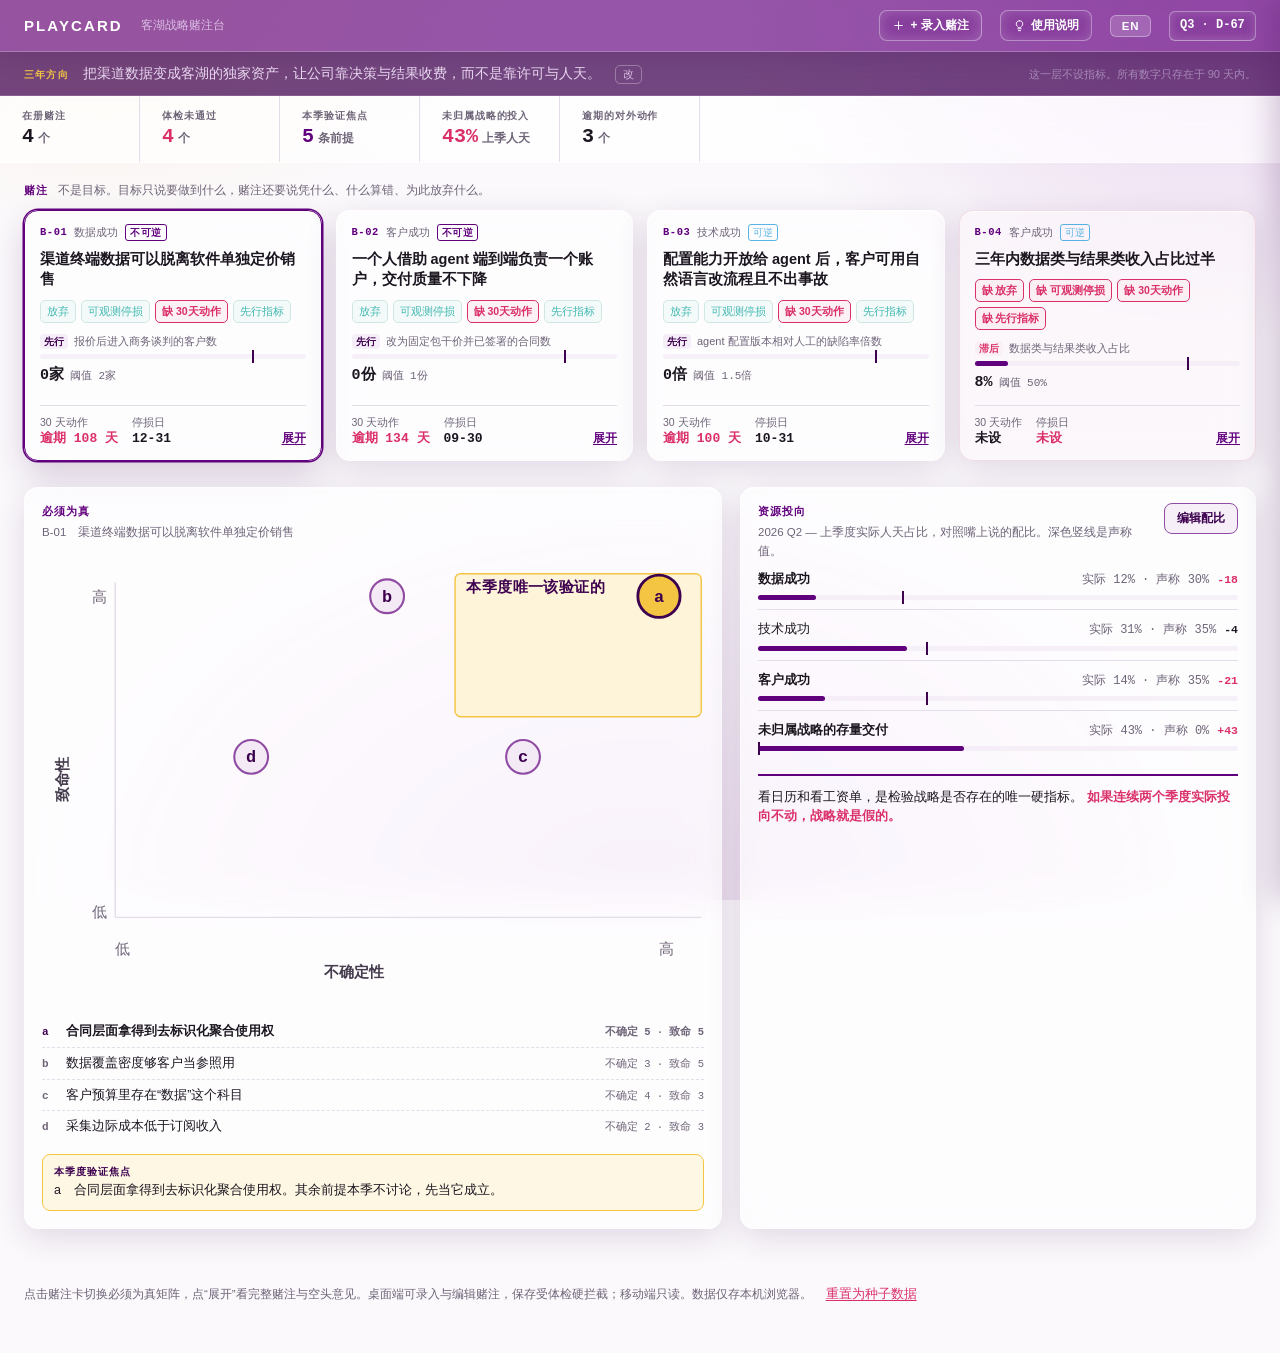
==== commit c5f6b755: "fix: 补全英文模式下未接线的静态文案，修复必须为真矩阵热区文字溢出 赌注区标题/副标题、必须为真/资源投向面板标题、编辑配比按钮、verdict 行、 页脚说明、重置按钮、三年方向标签与编辑按钮此" ====
--- a/index.html
+++ b/index.html
@@ -11,7 +11,7 @@
 
 <header class="topbar">
   <span class="mark">PlayCARD</span>
-  <span class="sub">客湖战略赌注台</span>
+  <span class="sub" id="brand-sub">客湖战略赌注台</span>
   <span class="sp"></span>
   <button class="btn ghost onlydesktop" id="add-bet"></button>
   <button class="btn ghost" id="help-btn"></button>
@@ -20,21 +20,21 @@
 </header>
 
 <div class="northstar">
-  <b>三年方向</b>
+  <b id="ns-label">三年方向</b>
   <span id="ns-text">这一层不设指标。所有数字只存在于 90 天内。</span>
   <button class="ns-edit onlydesktop" id="ns-edit" aria-label="编辑三年方向">改</button>
-  <small>这一层不设指标。所有数字只存在于 90 天内。</small>
+  <small id="ns-hint">这一层不设指标。所有数字只存在于 90 天内。</small>
 </div>
 
 <div class="strip" id="strip"></div>
 
 <main>
-  <div class="secttl"><h2>赌注</h2><p>不是目标。目标只说要做到什么，赌注还要说凭什么、什么算错、为此放弃什么。</p></div>
+  <div class="secttl"><h2 id="bet-title">赌注</h2><p id="bet-subtitle">不是目标。目标只说要做到什么，赌注还要说凭什么、什么算错、为此放弃什么。</p></div>
   <div class="bets" id="bets"></div>
 
   <div class="panels">
     <section class="panel">
-      <h3>必须为真</h3>
+      <h3 id="mbt-title">必须为真</h3>
       <p class="lede" id="mxlede"></p>
       <svg class="mx" id="mx" viewBox="0 0 470 320" role="img" aria-label="必须为真条件按不确定性与致命性分布"></svg>
       <ul class="mxlegend" id="mxlegend"></ul>
@@ -44,18 +44,18 @@
     <section class="panel">
       <div class="phead">
         <div>
-          <h3>资源投向</h3>
+          <h3 id="alloc-title">资源投向</h3>
           <p class="lede" id="alloclede">上季度实际人天占比，对照嘴上说的配比。深色竖线是声称值。</p>
         </div>
         <button class="btn ghost purple onlydesktop" id="edit-alloc">编辑配比</button>
       </div>
       <ul class="alloc" id="alloc"></ul>
-      <p class="verdictline">看日历和看工资单，是检验战略是否存在的唯一硬指标。<b>如果连续两个季度实际投向不动，战略就是假的。</b></p>
+      <p class="verdictline" id="verdictline">看日历和看工资单，是检验战略是否存在的唯一硬指标。<b>如果连续两个季度实际投向不动，战略就是假的。</b></p>
     </section>
   </div>
 </main>
 
-<p class="foot">点击赌注卡切换必须为真矩阵，点“展开”看完整赌注与空头意见。桌面端可录入与编辑赌注，保存受体检硬拦截；移动端只读。数据仅存本机浏览器。<button class="reset onlydesktop" id="reset-seed">重置为种子数据</button></p>
+<p class="foot"><span id="foot-text">点击赌注卡切换必须为真矩阵，点"展开"看完整赌注与空头意见。桌面端可录入与编辑赌注，保存受体检硬拦截；移动端只读。数据仅存本机浏览器。</span><button class="reset onlydesktop" id="reset-seed">重置为种子数据</button></p>
 
 <div class="scrim" id="scrim"></div>
 <div class="toast" id="toast" hidden></div>
